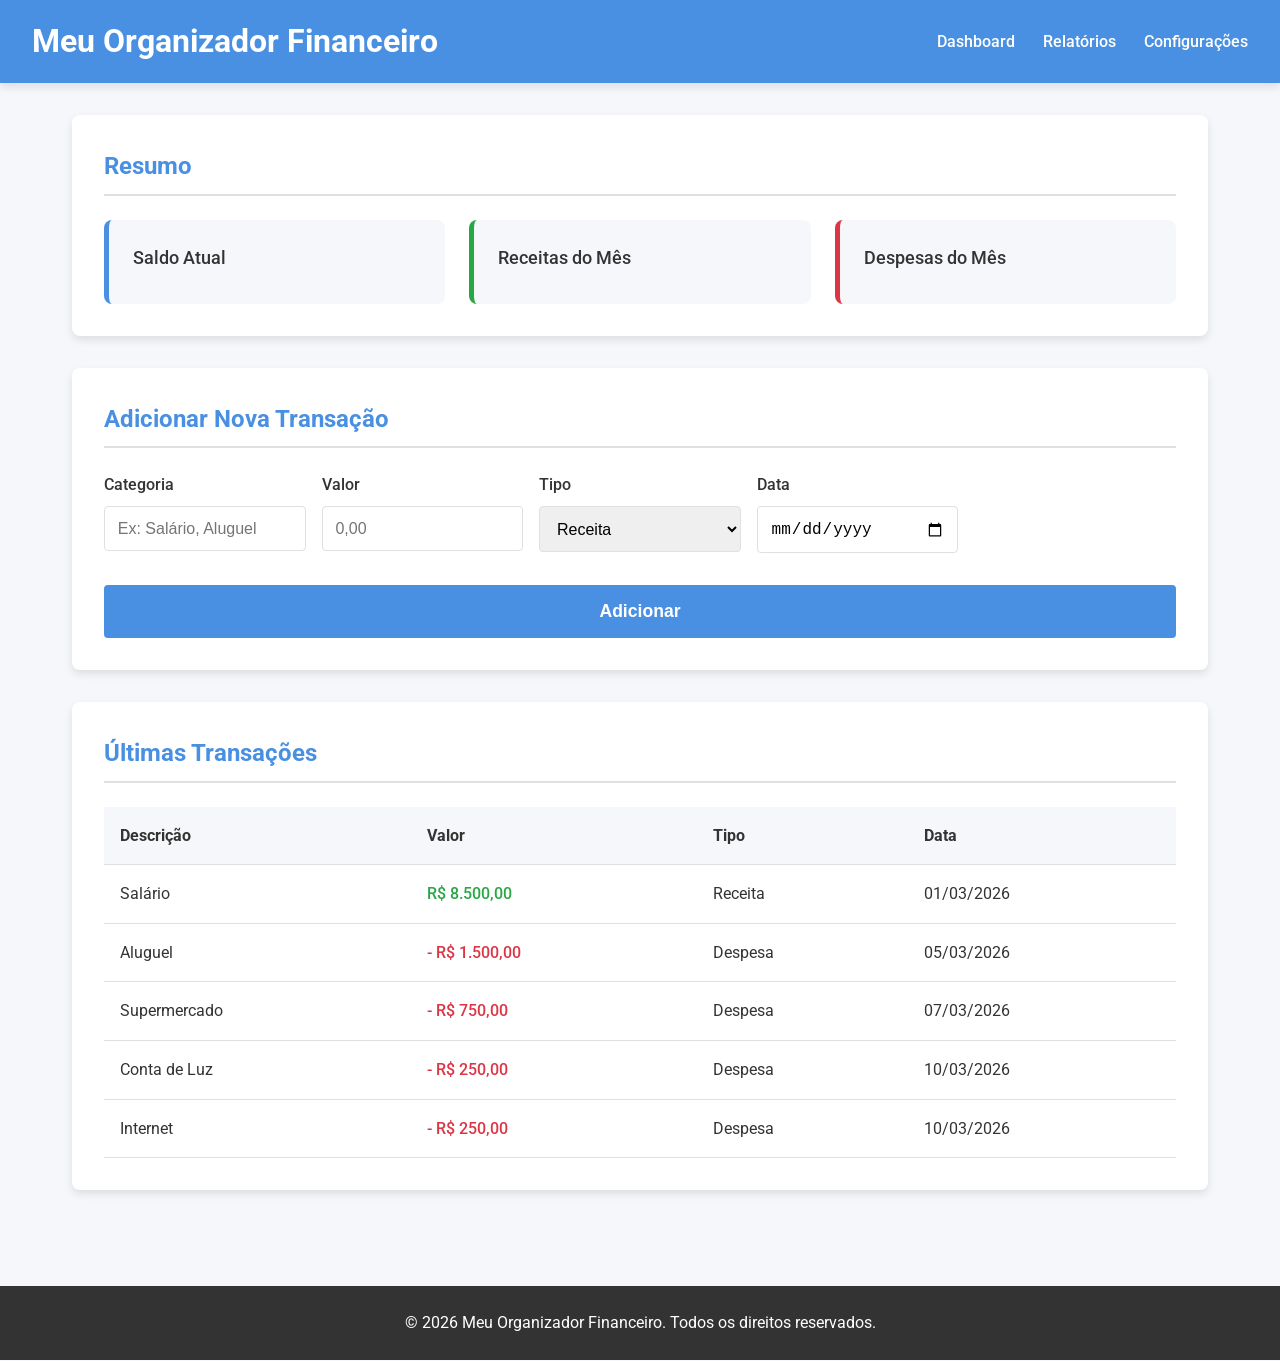
==== app/static/index.html @ 6c9f8324 "Initial website developemnt [index.html, style.css] and script.js calling the API" ====
<!DOCTYPE html>
<html lang="pt-br">
<head>
    <meta charset="UTF-8">
    <meta name="viewport" content="width=device-width, initial-scale=1.0">
    <title>Organizador Financeiro</title>
    <link rel="stylesheet" href="css/style.css">
</head>
<body>

    <header>
        <h1>Meu Organizador Financeiro</h1>
        <nav>
            <a href="#">Dashboard</a>
            <a href="#">Relatórios</a>
            <a href="#">Configurações</a>
        </nav>
    </header>

    <main>
        <section class="summary">
            <h2>Resumo</h2>
            <div class="summary-cards">
                <div class="card">
                    <h3>Saldo Atual</h3>
                    <p id="current-balance"></p>
                </div>
                <div class="card income">
                    <h3>Receitas do Mês</h3>
                    <p class="income-text" id="income"></p>
                </div>
                <div class="card expense">
                    <h3>Despesas do Mês</h3>
                    <p class="expense-text" id="expense-month"></p>
                </div>
            </div>
        </section>

        <section class="new-transaction">
            <h2>Adicionar Nova Transação</h2>
            <form id="transaction-form" action="#" method="post">
                <div class="form-group">
                    <label for="category">Categoria</label>
                    <input type="text" id="category" name="category" placeholder="Ex: Salário, Aluguel" required>
                </div>
                <div class="form-group">
                    <label for="amount">Valor</label>
                    <input type="number" id="amount" name="amount" placeholder="0,00" step="0.010" required>
                </div>
                <div class="form-group">
                    <label for="type">Tipo</label>
                    <select id="type" name="type" required>
                        <option value="receita">Receita</option>
                        <option value="despesa">Despesa</option>
                    </select>
                </div>
                <div class="form-group">
                    <label for="date">Data</label>
                    <input type="date" id="date" name="date" required>
                </div>
                <button type="submit">Adicionar</button>
            </form>
        </section>

        <section class="transactions">
            <h2>Últimas Transações</h2>
            <table>
                <thead>
                    <tr>
                        <th>Descrição</th>
                        <th>Valor</th>
                        <th>Tipo</th>
                        <th>Data</th>
                    </tr>
                </thead>
                <tbody id="table-body">
                    <tr>
                        <td>Salário</td>
                        <td class="income-text">R$ 8.500,00</td>
                        <td>Receita</td>
                        <td>01/03/2026</td>
                    </tr>
                    <tr>
                        <td>Aluguel</td>
                        <td class="expense-text">- R$ 1.500,00</td>
                        <td>Despesa</td>
                        <td>05/03/2026</td>
                    </tr>
                    <tr>
                        <td>Supermercado</td>
                        <td class="expense-text">- R$ 750,00</td>
                        <td>Despesa</td>
                        <td>07/03/2026</td>
                    </tr>
                    <tr>
                        <td>Conta de Luz</td>
                        <td class="expense-text">- R$ 250,00</td>
                        <td>Despesa</td>
                        <td>10/03/2026</td>
                    </tr>
                    <tr>
                        <td>Internet</td>
                        <td class="expense-text">- R$ 250,00</td>
                        <td>Despesa</td>
                        <td>10/03/2026</td>
                    </tr>
                </tbody>
            </table>
        </section>
    </main>

    <footer>
        <p>&copy; 2026 Meu Organizador Financeiro. Todos os direitos reservados.</p>
    </footer>
<script src="js/script.js"></script>
</body>
</html>
---- app/static/css/style.css ----
@import url('https://fonts.googleapis.com/css2?family=Roboto:wght@400;500;700&display=swap');

:root {
    --primary-color: #4a90e2;
    --secondary-color: #f5f7fa;
    --text-color: #333;
    --border-color: #e0e0e0;
    --income-color: #28a745;
    --expense-color: #dc3545;
    --white-color: #fff;
    --shadow: 0 4px 8px rgba(0, 0, 0, 0.1);
}

* {
    margin: 0;
    padding: 0;
    box-sizing: border-box;
}

body {
    font-family: 'Roboto', sans-serif;
    background-color: var(--secondary-color);
    color: var(--text-color);
    line-height: 1.6;
}

header {
    background-color: var(--primary-color);
    color: var(--white-color);
    padding: 1rem 2rem;
    display: flex;
    justify-content: space-between;
    align-items: center;
    box-shadow: var(--shadow);
}

header h1 {
    font-weight: 700;
}

header nav a {
    color: var(--white-color);
    text-decoration: none;
    margin-left: 1.5rem;
    font-weight: 500;
    transition: opacity 0.3s ease;
}

header nav a:hover {
    opacity: 0.8;
}

main {
    padding: 2rem;
    max-width: 1200px;
    margin: 0 auto;
}

section {
    background-color: var(--white-color);
    padding: 2rem;
    margin-bottom: 2rem;
    border-radius: 8px;
    box-shadow: var(--shadow);
}

h2 {
    color: var(--primary-color);
    margin-bottom: 1.5rem;
    border-bottom: 2px solid var(--border-color);
    padding-bottom: 0.5rem;
}

.summary-cards {
    display: grid;
    grid-template-columns: repeat(auto-fit, minmax(250px, 1fr));
    gap: 1.5rem;
}

.card {
    background-color: var(--secondary-color);
    padding: 1.5rem;
    border-radius: 8px;
    border-left: 5px solid var(--primary-color);
}

.card.income {
    border-left-color: var(--income-color);
}

.card.expense {
    border-left-color: var(--expense-color);
}

.card h3 {
    margin-bottom: 0.5rem;
    font-size: 1.1rem;
    font-weight: 500;
}

.card p {
    font-size: 2rem;
    font-weight: 700;
}

.new-transaction form {
    display: grid;
    grid-template-columns: repeat(auto-fit, minmax(200px, 1fr));
    gap: 1rem;
}

.form-group {
    display: flex;
    flex-direction: column;
}

.form-group label {
    margin-bottom: 0.5rem;
    font-weight: 500;
}

.form-group input,
.form-group select {
    padding: 0.8rem;
    border: 1px solid var(--border-color);
    border-radius: 4px;
    font-size: 1rem;
}

.form-group input:focus,
.form-group select:focus {
    outline: none;
    border-color: var(--primary-color);
    box-shadow: 0 0 0 2px rgba(74, 144, 226, 0.2);
}

form button {
    grid-column: 1 / -1;
    background-color: var(--primary-color);
    color: var(--white-color);
    border: none;
    padding: 1rem;
    font-size: 1.1rem;
    font-weight: 700;
    border-radius: 4px;
    cursor: pointer;
    transition: background-color 0.3s ease;
    margin-top: 1rem;
}

form button:hover {
    background-color: #3a7ac8;
}

.transactions table {
    width: 100%;
    border-collapse: collapse;
}

.transactions th,
.transactions td {
    padding: 1rem;
    text-align: left;
    border-bottom: 1px solid var(--border-color);
}

.transactions th {
    background-color: var(--secondary-color);
    font-weight: 700;
}

.transactions tbody tr:hover {
    background-color: #f0f4f8;
}

.income-text {
    color: var(--income-color);
    font-weight: 500;
}

.expense-text {
    color: var(--expense-color);
    font-weight: 500;
}

footer {
    text-align: center;
    padding: 1.5rem;
    background-color: #333;
    color: var(--white-color);
    margin-top: 2rem;
}

@media (max-width: 768px) {
    header {
        flex-direction: column;
        gap: 1rem;
    }

    main {
        padding: 1rem;
    }

    section {
        padding: 1.5rem;
    }
}
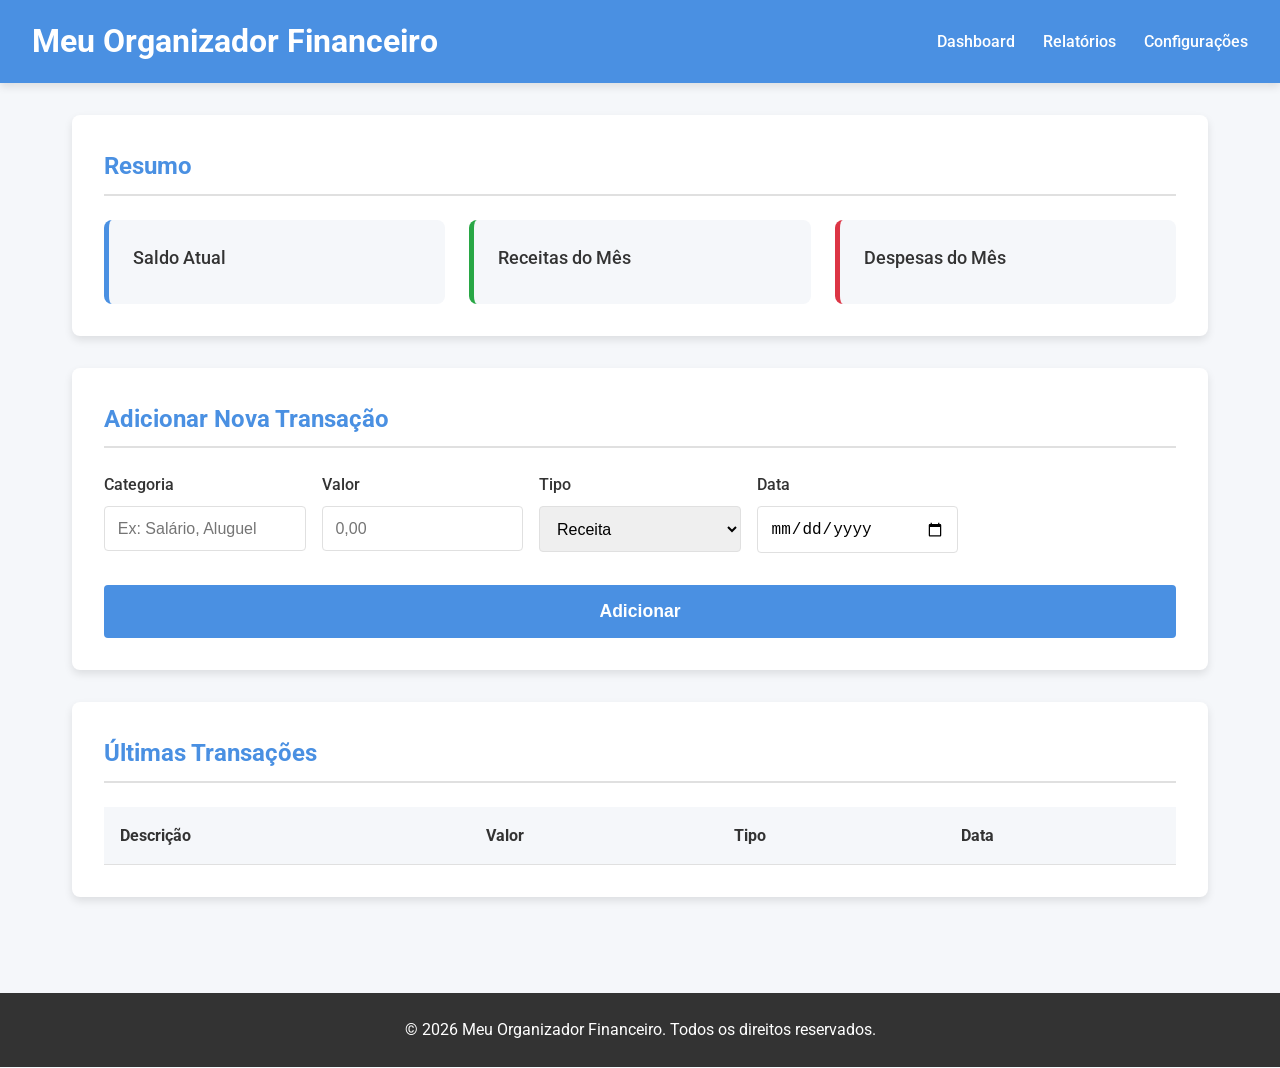
==== commit 7192124e: "Implemented HTTP responses to all routes and implemented deleteItem method" ====
--- a/app/static/index.html
+++ b/app/static/index.html
@@ -4,6 +4,7 @@
     <meta charset="UTF-8">
     <meta name="viewport" content="width=device-width, initial-scale=1.0">
     <title>Organizador Financeiro</title>
+    <link rel="stylesheet" href="https://cdnjs.cloudflare.com/ajax/libs/font-awesome/6.5.1/css/all.min.css">
     <link rel="stylesheet" href="css/style.css">
 </head>
 <body>
@@ -74,36 +75,6 @@
                     </tr>
                 </thead>
                 <tbody id="table-body">
-                    <tr>
-                        <td>Salário</td>
-                        <td class="income-text">R$ 8.500,00</td>
-                        <td>Receita</td>
-                        <td>01/03/2026</td>
-                    </tr>
-                    <tr>
-                        <td>Aluguel</td>
-                        <td class="expense-text">- R$ 1.500,00</td>
-                        <td>Despesa</td>
-                        <td>05/03/2026</td>
-                    </tr>
-                    <tr>
-                        <td>Supermercado</td>
-                        <td class="expense-text">- R$ 750,00</td>
-                        <td>Despesa</td>
-                        <td>07/03/2026</td>
-                    </tr>
-                    <tr>
-                        <td>Conta de Luz</td>
-                        <td class="expense-text">- R$ 250,00</td>
-                        <td>Despesa</td>
-                        <td>10/03/2026</td>
-                    </tr>
-                    <tr>
-                        <td>Internet</td>
-                        <td class="expense-text">- R$ 250,00</td>
-                        <td>Despesa</td>
-                        <td>10/03/2026</td>
-                    </tr>
                 </tbody>
             </table>
         </section>
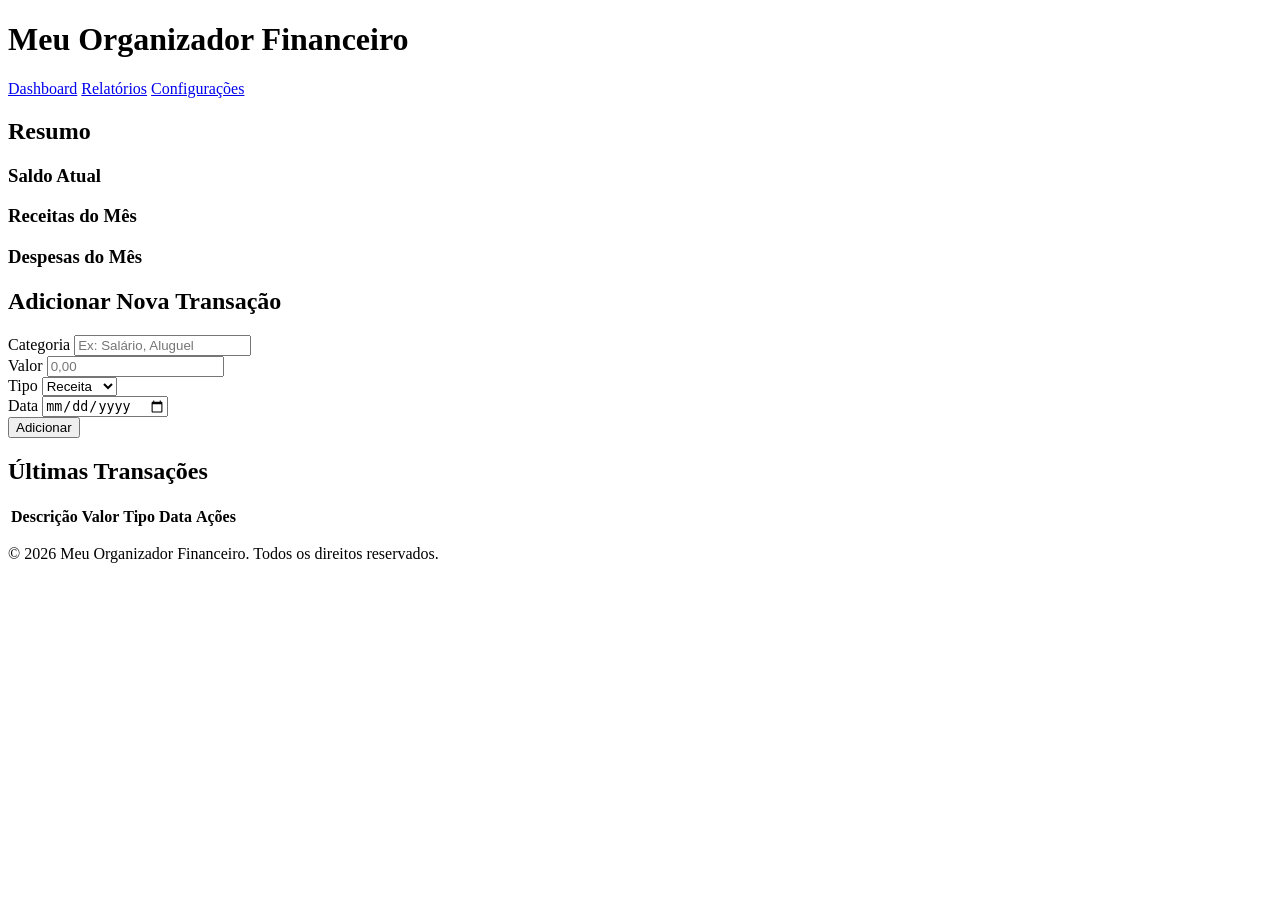
==== commit 1233124a: "Edited update's style" ====
--- a/app/static/index.html
+++ b/app/static/index.html
@@ -5,7 +5,7 @@
     <meta name="viewport" content="width=device-width, initial-scale=1.0">
     <title>Organizador Financeiro</title>
     <link rel="stylesheet" href="https://cdnjs.cloudflare.com/ajax/libs/font-awesome/6.5.1/css/all.min.css">
-    <link rel="stylesheet" href="css/style.css">
+    <link rel="stylesheet" href="/static/css/style.css">
 </head>
 <body>
 
@@ -65,13 +65,14 @@
 
         <section class="transactions">
             <h2>Últimas Transações</h2>
-            <table>
+            <table id="transactions-table">
                 <thead>
                     <tr>
-                        <th>Descrição</th>
-                        <th>Valor</th>
-                        <th>Tipo</th>
-                        <th>Data</th>
+                        <th data-label="Descrição">Descrição</th>
+                        <th data-label="Valor">Valor</th>
+                        <th data-label="Tipo">Tipo</th>
+                        <th data-label="Data">Data</th>
+                        <th data-label="Ações">Ações</th>
                     </tr>
                 </thead>
                 <tbody id="table-body">
@@ -83,6 +84,6 @@
     <footer>
         <p>&copy; 2026 Meu Organizador Financeiro. Todos os direitos reservados.</p>
     </footer>
-<script src="js/script.js"></script>
+<script src="/static/js/script.js"></script>
 </body>
 </html>
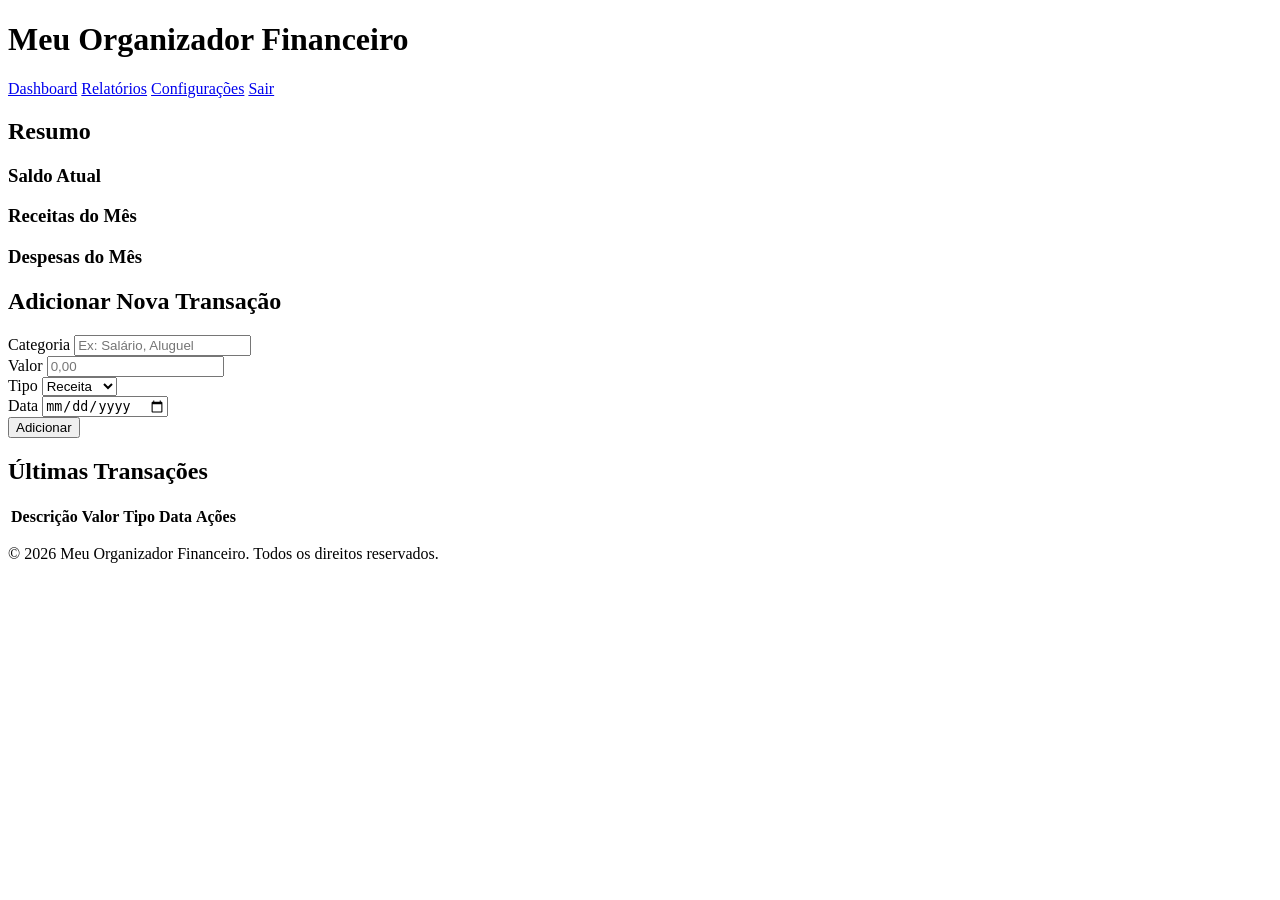
==== commit 923e9e1e: "Added logout route and index page validation" ====
--- a/app/static/index.html
+++ b/app/static/index.html
@@ -15,6 +15,7 @@
             <a href="#">Dashboard</a>
             <a href="#">Relatórios</a>
             <a href="#">Configurações</a>
+            <a href="/logout">Sair</a>
         </nav>
     </header>
 
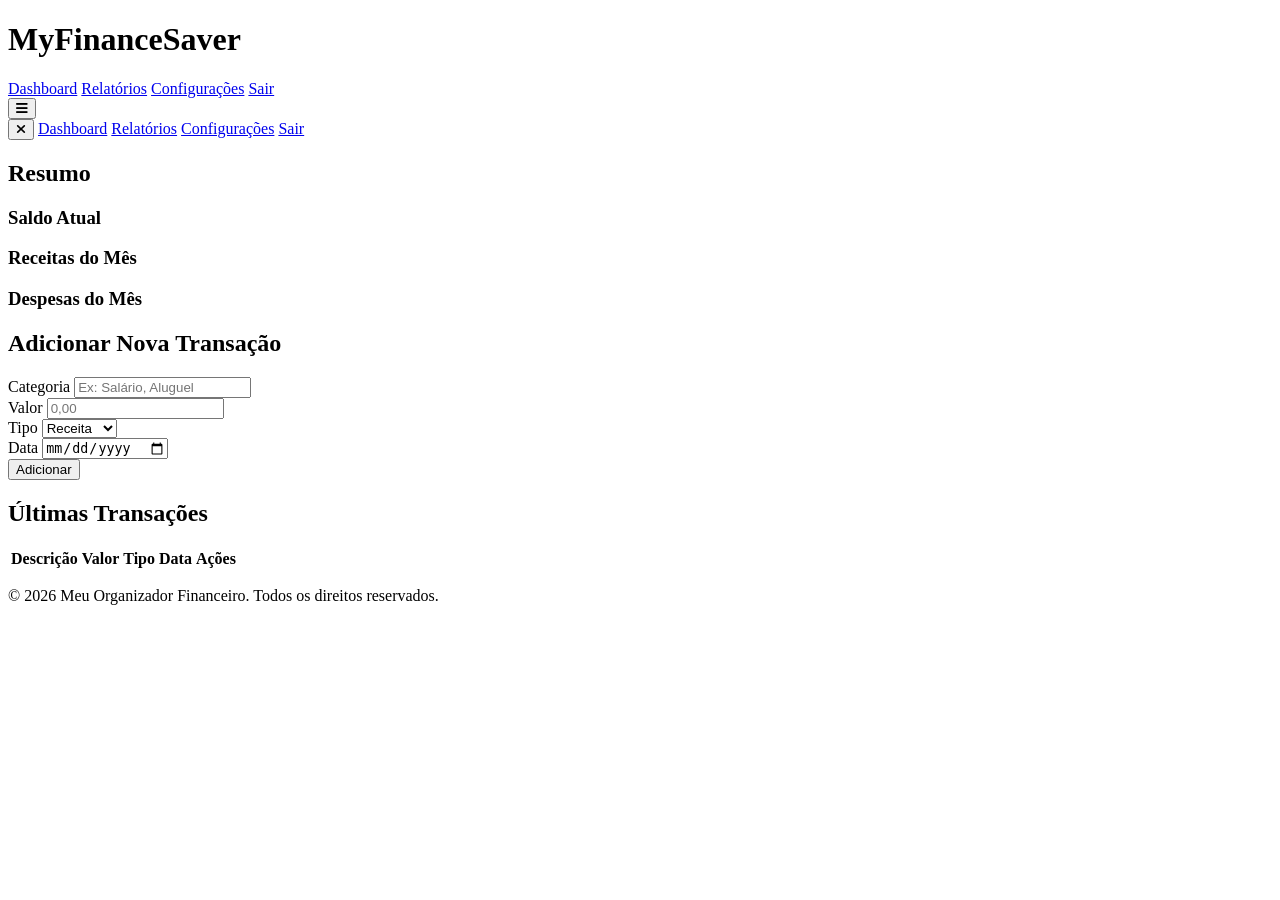
==== commit 32093c36: "New style and mobile-navbar" ====
--- a/app/static/index.html
+++ b/app/static/index.html
@@ -3,21 +3,30 @@
 <head>
     <meta charset="UTF-8">
     <meta name="viewport" content="width=device-width, initial-scale=1.0">
-    <title>Organizador Financeiro</title>
+    <title>MyFinanceSaver</title>
     <link rel="stylesheet" href="https://cdnjs.cloudflare.com/ajax/libs/font-awesome/6.5.1/css/all.min.css">
     <link rel="stylesheet" href="/static/css/style.css">
 </head>
 <body>
 
     <header>
-        <h1>Meu Organizador Financeiro</h1>
-        <nav>
+        <h1>MyFinanceSaver</h1>
+        <nav class="desktop-nav">
             <a href="#">Dashboard</a>
             <a href="#">Relatórios</a>
             <a href="#">Configurações</a>
             <a href="/logout">Sair</a>
         </nav>
+        <button class="mobile-nav-toggle"><i class="fas fa-bars"></i></button>
     </header>
+
+    <div class="mobile-nav">
+        <button class="close-nav-button"><i class="fas fa-times"></i></button>
+        <a href="#">Dashboard</a>
+        <a href="#">Relatórios</a>
+        <a href="#">Configurações</a>
+        <a href="/logout">Sair</a>
+    </div>
 
     <main>
         <section class="summary">
